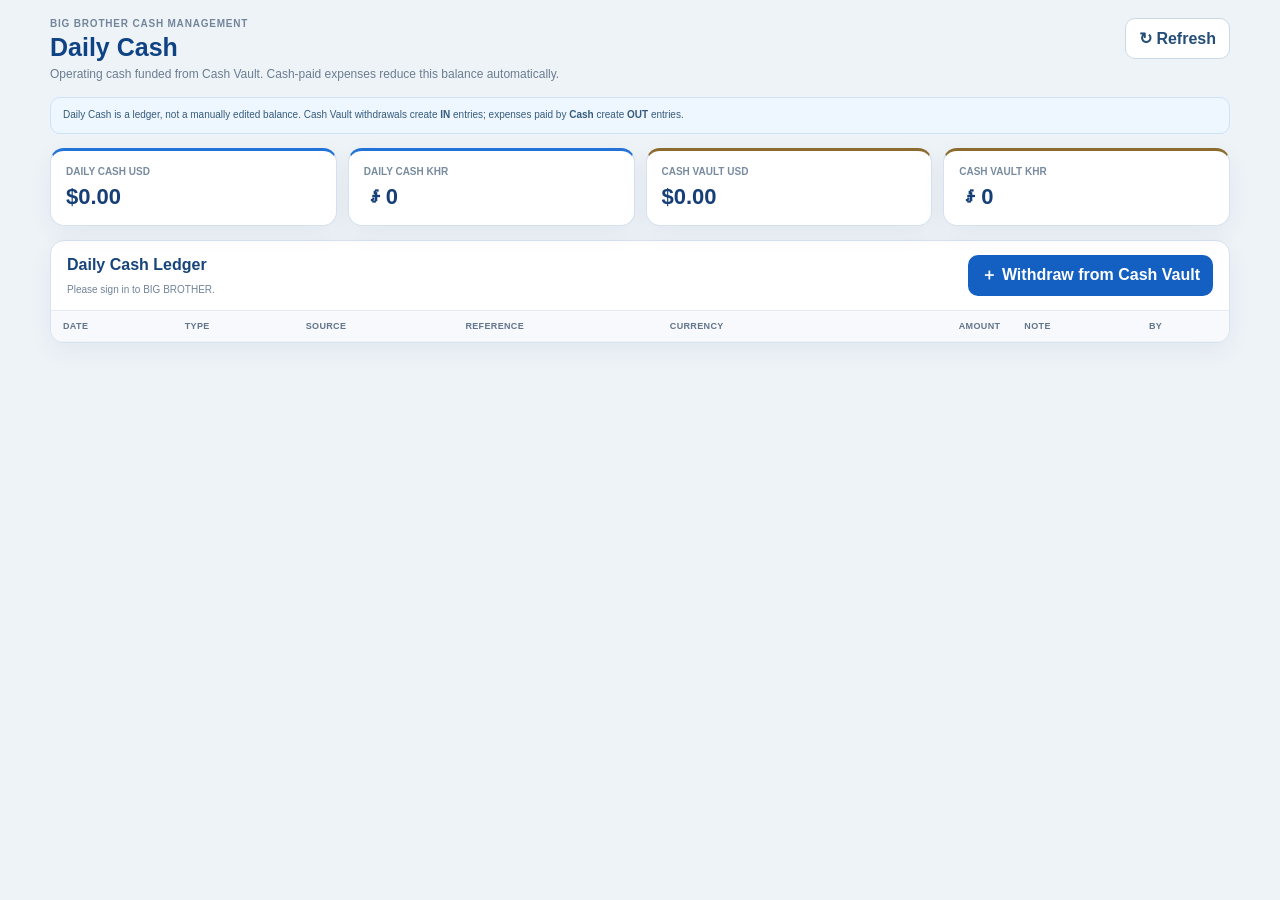
==== daily-cash.html @ e30ed8b8 "Add Daily Cash operating wallet" ====
<!DOCTYPE html>
<html lang="en">
<head>
<meta charset="utf-8">
<meta name="viewport" content="width=device-width,initial-scale=1,viewport-fit=cover">
<title>BIG BROTHER — Daily Cash</title>
<style>
*{box-sizing:border-box}
html,body{margin:0;min-height:100%;font-family:Arial,sans-serif;background:#eef3f8;color:#193b63}
body{padding:18px}
button,input,textarea{font:inherit}
.shell{max-width:1180px;margin:0 auto}
.head{display:flex;align-items:flex-start;justify-content:space-between;gap:14px;margin-bottom:14px}
.eyebrow{font-size:10px;font-weight:900;letter-spacing:.8px;color:#73859a}
h1{margin:4px 0 4px;font-size:25px;color:#0f4384}
.sub{margin:0;color:#6a7d91;font-size:12px;line-height:1.45}
.refresh{border:1px solid #ccd9e7;background:#fff;color:#244d78;border-radius:10px;padding:10px 13px;font-weight:800;cursor:pointer}
.cards{display:grid;grid-template-columns:repeat(4,minmax(0,1fr));gap:11px;margin-bottom:14px}
.card{background:#fff;border:1px solid #d7e2ee;border-radius:14px;padding:15px;box-shadow:0 8px 24px rgba(20,48,82,.06)}
.card small{display:block;color:#788b9f;font-size:10px;font-weight:800;margin-bottom:7px}
.card strong{display:block;font-size:22px;color:#173f77}
.card.daily{border-top:3px solid #2373d6}
.card.vault{border-top:3px solid #8c6c2e}
.panel{background:#fff;border:1px solid #d7e2ee;border-radius:14px;box-shadow:0 8px 24px rgba(20,48,82,.06);overflow:hidden}
.panel-head{display:flex;align-items:center;justify-content:space-between;gap:12px;padding:14px 16px;border-bottom:1px solid #e4ebf3}
.panel-head h2{margin:0;font-size:16px;color:#17457a}
.actions{display:flex;gap:8px;flex-wrap:wrap}
.btn{border:0;border-radius:10px;padding:10px 13px;font-weight:900;cursor:pointer}
.btn.primary{background:#145fc2;color:#fff}
.btn.secondary{background:#eaf0f6;color:#36536f}
.btn:disabled{opacity:.55;cursor:not-allowed}
.table-wrap{overflow:auto}
table{width:100%;border-collapse:collapse;min-width:760px}
th,td{padding:10px 12px;border-bottom:1px solid #edf2f6;text-align:left;font-size:11px;vertical-align:top}
th{background:#f7f9fc;color:#61758b;font-size:9px;text-transform:uppercase;letter-spacing:.35px;position:sticky;top:0}
td strong{color:#203f63}
.money{text-align:right;font-weight:900}
.in{color:#13733f}.out{color:#a33b2a}
.pill{display:inline-flex;align-items:center;border-radius:999px;padding:4px 7px;font-size:9px;font-weight:900}
.pill.in{background:#e9f7ef}.pill.out{background:#fff0ed}
.empty{padding:32px;text-align:center;color:#71859a;font-size:12px}
.status{margin:10px 0 0;color:#708398;font-size:10px}
.overlay{position:fixed;inset:0;z-index:1000;background:rgba(7,24,44,.68);display:grid;place-items:center;padding:16px;backdrop-filter:blur(6px)}
.overlay[hidden]{display:none}
.modal{width:min(450px,100%);background:#fff;border-radius:16px;padding:17px;box-shadow:0 24px 80px rgba(0,0,0,.25)}
.modal-head{display:flex;align-items:start;justify-content:space-between;gap:12px;margin-bottom:12px}
.modal-head h2{margin:3px 0 0;font-size:19px;color:#17457a}
.close{border:0;background:#edf2f7;color:#405a76;border-radius:9px;width:36px;height:36px;font-size:20px;font-weight:900}
.balance-strip{display:grid;grid-template-columns:1fr 1fr;gap:8px;margin-bottom:12px}
.balance-box{border:1px solid #dce6ef;border-radius:10px;padding:10px;background:#f8fbfe}
.balance-box small{display:block;color:#71859a;font-size:9px;margin-bottom:4px}.balance-box strong{font-size:15px;color:#173f77}
.field{margin-top:10px}.field label{display:block;font-size:10px;font-weight:900;color:#4f6780;margin-bottom:5px}
.field input,.field textarea{width:100%;border:1px solid #cbd9e7;border-radius:10px;padding:11px 12px;outline:none;background:#fff}
.field input:focus,.field textarea:focus{border-color:#2b73c9;box-shadow:0 0 0 3px rgba(43,115,201,.1)}
.grid2{display:grid;grid-template-columns:1fr 1fr;gap:8px}
.modal-actions{display:grid;grid-template-columns:1fr 1.4fr;gap:8px;margin-top:15px}
.error{min-height:16px;margin-top:8px;color:#b43b2c;font-size:10px;font-weight:700}
.notice{margin-bottom:14px;padding:10px 12px;border-radius:10px;background:#eef7ff;border:1px solid #cce2f8;color:#365b7d;font-size:10px;line-height:1.45}
@media(max-width:780px){
 body{padding:11px}
 .cards{grid-template-columns:1fr 1fr}
 .head{align-items:center}
 h1{font-size:21px}
 .card strong{font-size:19px}
}
@media(max-width:430px){
 .cards{grid-template-columns:1fr 1fr;gap:8px}
 .card{padding:12px}
 .grid2,.modal-actions{grid-template-columns:1fr}
 .panel-head{align-items:flex-start;flex-direction:column}
}
</style>
</head>
<body>
<div class="shell">
  <div class="head">
    <div>
      <div class="eyebrow">BIG BROTHER CASH MANAGEMENT</div>
      <h1>Daily Cash</h1>
      <p class="sub">Operating cash funded from Cash Vault. Cash-paid expenses reduce this balance automatically.</p>
    </div>
    <button class="refresh" id="refreshBtn" type="button">↻ Refresh</button>
  </div>

  <div class="notice">
    Daily Cash is a ledger, not a manually edited balance. Cash Vault withdrawals create <strong>IN</strong> entries; expenses paid by <strong>Cash</strong> create <strong>OUT</strong> entries.
  </div>

  <div class="cards">
    <div class="card daily"><small>DAILY CASH USD</small><strong id="dailyUSD">$0.00</strong></div>
    <div class="card daily"><small>DAILY CASH KHR</small><strong id="dailyKHR">៛0</strong></div>
    <div class="card vault"><small>CASH VAULT USD</small><strong id="vaultUSD">$0.00</strong></div>
    <div class="card vault"><small>CASH VAULT KHR</small><strong id="vaultKHR">៛0</strong></div>
  </div>

  <div class="panel">
    <div class="panel-head">
      <div>
        <h2>Daily Cash Ledger</h2>
        <div class="status" id="status">Loading live balance…</div>
      </div>
      <div class="actions">
        <button class="btn primary" id="withdrawBtn" type="button">＋ Withdraw from Cash Vault</button>
      </div>
    </div>
    <div class="table-wrap">
      <table>
        <thead>
          <tr>
            <th>Date</th><th>Type</th><th>Source</th><th>Reference</th>
            <th>Currency</th><th class="money">Amount</th><th>Note</th><th>By</th>
          </tr>
        </thead>
        <tbody id="ledgerBody"></tbody>
      </table>
      <div class="empty" id="emptyState" hidden>No Daily Cash movements yet.</div>
    </div>
  </div>
</div>

<div class="overlay" id="withdrawOverlay" hidden>
  <div class="modal" role="dialog" aria-modal="true">
    <div class="modal-head">
      <div><div class="eyebrow">CASH VAULT → DAILY CASH</div><h2>Withdraw from Cash Vault</h2></div>
      <button class="close" id="closeWithdraw" type="button">×</button>
    </div>

    <div class="balance-strip">
      <div class="balance-box"><small>Vault USD Available</small><strong id="modalVaultUSD">$0.00</strong></div>
      <div class="balance-box"><small>Vault KHR Available</small><strong id="modalVaultKHR">៛0</strong></div>
    </div>

    <div class="grid2">
      <div class="field">
        <label>USD Amount</label>
        <input id="withdrawUSD" type="number" min="0" step="0.01" inputmode="decimal" value="0">
      </div>
      <div class="field">
        <label>KHR Amount</label>
        <input id="withdrawKHR" type="number" min="0" step="100" inputmode="decimal" value="0">
      </div>
    </div>

    <div class="field">
      <label>Exchange Rate <span style="font-weight:500">(required when KHR is used)</span></label>
      <input id="withdrawRate" type="number" min="0" step="1" inputmode="decimal" placeholder="Example: 4100">
    </div>

    <div class="field">
      <label>Note</label>
      <textarea id="withdrawNote" rows="2" placeholder="Daily operating cash"></textarea>
    </div>

    <div class="error" id="withdrawError"></div>

    <div class="modal-actions">
      <button class="btn secondary" id="cancelWithdraw" type="button">Cancel</button>
      <button class="btn primary" id="confirmWithdraw" type="button">Transfer to Daily Cash</button>
    </div>
  </div>
</div>

<script>
(function(){
'use strict';

const SUPABASE_URL='https://sjfhlaclgmkwwofzstok.supabase.co';
const SUPABASE_KEY='sb_publishable_w762jR65CWwlO30fKQsYOw_6L9grx8S';
const SESSION_KEY='BB_SUPABASE_DEV_SESSION_V1';
const $=id=>document.getElementById(id);

let session=null;
let dashboard={usd:0,khr:0,vaultUSD:0,vaultKHR:0,canTransfer:false,entries:[]};
let refreshTimer=null;

function clean(v){return String(v==null?'':v).trim()}
function num(v){const n=Number(v);return Number.isFinite(n)?n:0}
function esc(v){return clean(v).replace(/[&<>"']/g,c=>({'&':'&amp;','<':'&lt;','>':'&gt;','"':'&quot;',"'":'&#039;'}[c]))}
function money(v,currency){
  const n=num(v),cur=clean(currency).toUpperCase()||'USD';
  return cur==='KHR'
    ? '៛'+Math.round(n).toLocaleString('en-US')
    : '$'+n.toLocaleString('en-US',{minimumFractionDigits:2,maximumFractionDigits:2});
}
function readSession(){try{return JSON.parse(localStorage.getItem(SESSION_KEY)||'null')}catch(_){return null}}
function saveSession(value){
  session=value||null;
  try{
    if(!value){localStorage.removeItem(SESSION_KEY);return}
    if(!value.expires_at&&value.expires_in)value.expires_at=Math.floor(Date.now()/1000)+Number(value.expires_in);
    localStorage.setItem(SESSION_KEY,JSON.stringify(value));
  }catch(_){}
}
async function parse(response){
  const text=await response.text();let data={};
  try{data=text?JSON.parse(text):{}}catch(_){data={message:text}}
  if(!response.ok||data?.success===false)throw new Error(data?.message||data?.error||('Request failed ('+response.status+')'));
  return data;
}
async function refreshSession(){
  const current=readSession();
  if(!current?.refresh_token)throw new Error('Please sign in to BIG BROTHER.');
  const r=await fetch(SUPABASE_URL+'/auth/v1/token?grant_type=refresh_token',{
    method:'POST',headers:{apikey:SUPABASE_KEY,'Content-Type':'application/json'},
    body:JSON.stringify({refresh_token:current.refresh_token}),cache:'no-store'
  });
  const next=await parse(r);saveSession(next);return next;
}
async function ensureSession(){
  session=readSession();
  if(!session?.access_token)throw new Error('Please sign in to BIG BROTHER.');
  if(session.expires_at&&Number(session.expires_at)<Math.floor(Date.now()/1000)+45)await refreshSession();
  return session;
}
async function rpc(fn,args={},retry=true){
  await ensureSession();
  const request=()=>fetch(SUPABASE_URL+'/rest/v1/rpc/'+fn,{
    method:'POST',
    headers:{apikey:SUPABASE_KEY,Authorization:'Bearer '+session.access_token,'Content-Type':'application/json'},
    body:JSON.stringify(args||{}),cache:'no-store'
  });
  let r=await request();
  if(r.status===401&&retry){await refreshSession();r=await request()}
  return parse(r);
}
function fmtDate(value){
  if(!value)return '-';
  try{return new Date(value).toLocaleString(undefined,{year:'numeric',month:'short',day:'2-digit',hour:'2-digit',minute:'2-digit'})}
  catch(_){return clean(value)}
}
function render(){
  $('dailyUSD').textContent=money(dashboard.usd,'USD');
  $('dailyKHR').textContent=money(dashboard.khr,'KHR');
  $('vaultUSD').textContent=dashboard.canTransfer?money(dashboard.vaultUSD,'USD'):'—';
  $('vaultKHR').textContent=dashboard.canTransfer?money(dashboard.vaultKHR,'KHR'):'—';
  $('withdrawBtn').hidden=!dashboard.canTransfer;

  const rows=Array.isArray(dashboard.entries)?dashboard.entries:[];
  $('emptyState').hidden=rows.length>0;
  $('ledgerBody').innerHTML=rows.map(row=>{
    const type=clean(row.type).toUpperCase();
    return '<tr>'+
      '<td>'+esc(fmtDate(row.date))+'</td>'+
      '<td><span class="pill '+(type==='IN'?'in':'out')+'">'+esc(type)+'</span></td>'+
      '<td><strong>'+esc(row.source||'-')+'</strong></td>'+
      '<td>'+esc(row.referenceId||'-')+'</td>'+
      '<td>'+esc(row.currency||'-')+'</td>'+
      '<td class="money '+(type==='IN'?'in':'out')+'">'+(type==='IN'?'+ ':'- ')+esc(money(row.amount,row.currency))+'</td>'+
      '<td>'+esc(row.note||'-')+'</td>'+
      '<td>'+esc(row.createdBy||'-')+'</td>'+
    '</tr>';
  }).join('');
}
async function load(showLoading=true){
  if(showLoading)$('status').textContent='Loading live balance…';
  try{
    dashboard=await rpc('bb_daily_cash_dashboard',{p_limit:150});
    render();
    $('status').textContent='Live from BIG BROTHER Database · '+new Date().toLocaleTimeString();
  }catch(error){
    $('status').textContent=error?.message||String(error);
    throw error;
  }
}
function openWithdraw(){
  $('withdrawError').textContent='';
  $('withdrawUSD').value='0';
  $('withdrawKHR').value='0';
  $('withdrawRate').value='';
  $('withdrawNote').value='';
  $('modalVaultUSD').textContent=money(dashboard.vaultUSD,'USD');
  $('modalVaultKHR').textContent=money(dashboard.vaultKHR,'KHR');
  $('withdrawOverlay').hidden=false;
}
function closeWithdraw(){$('withdrawOverlay').hidden=true}
async function confirmWithdraw(){
  const btn=$('confirmWithdraw');
  const usd=Math.max(0,num($('withdrawUSD').value));
  const khr=Math.max(0,num($('withdrawKHR').value));
  const rate=Math.max(0,num($('withdrawRate').value));
  const note=clean($('withdrawNote').value);

  $('withdrawError').textContent='';
  if(usd<=0&&khr<=0){$('withdrawError').textContent='Enter USD and/or KHR amount.';return}
  if(usd>num(dashboard.vaultUSD)+0.000001){$('withdrawError').textContent='USD amount is greater than Cash Vault balance.';return}
  if(khr>num(dashboard.vaultKHR)+1){$('withdrawError').textContent='KHR amount is greater than Cash Vault balance.';return}
  if(khr>0&&rate<=0){$('withdrawError').textContent='Exchange Rate is required for KHR.';return}

  btn.disabled=true;btn.textContent='Transferring…';
  try{
    const result=await rpc('bb_daily_cash_withdraw_from_vault',{
      p_payload:{usdAmount:usd,khrAmount:khr,exchangeRate:rate,note}
    });
    closeWithdraw();
    await load(false);
    $('status').textContent='Transfer '+clean(result.transferId)+' completed · Daily Cash updated';
  }catch(error){
    $('withdrawError').textContent=error?.message||String(error);
  }finally{
    btn.disabled=false;btn.textContent='Transfer to Daily Cash';
  }
}

$('refreshBtn').onclick=()=>load(true).catch(()=>{});
$('withdrawBtn').onclick=openWithdraw;
$('closeWithdraw').onclick=closeWithdraw;
$('cancelWithdraw').onclick=closeWithdraw;
$('confirmWithdraw').onclick=confirmWithdraw;
$('withdrawOverlay').addEventListener('click',event=>{if(event.target===$('withdrawOverlay'))closeWithdraw()});

load(true).catch(()=>{});
refreshTimer=setInterval(()=>load(false).catch(()=>{}),15000);
window.addEventListener('beforeunload',()=>clearInterval(refreshTimer));
})();
</script>
</body>
</html>
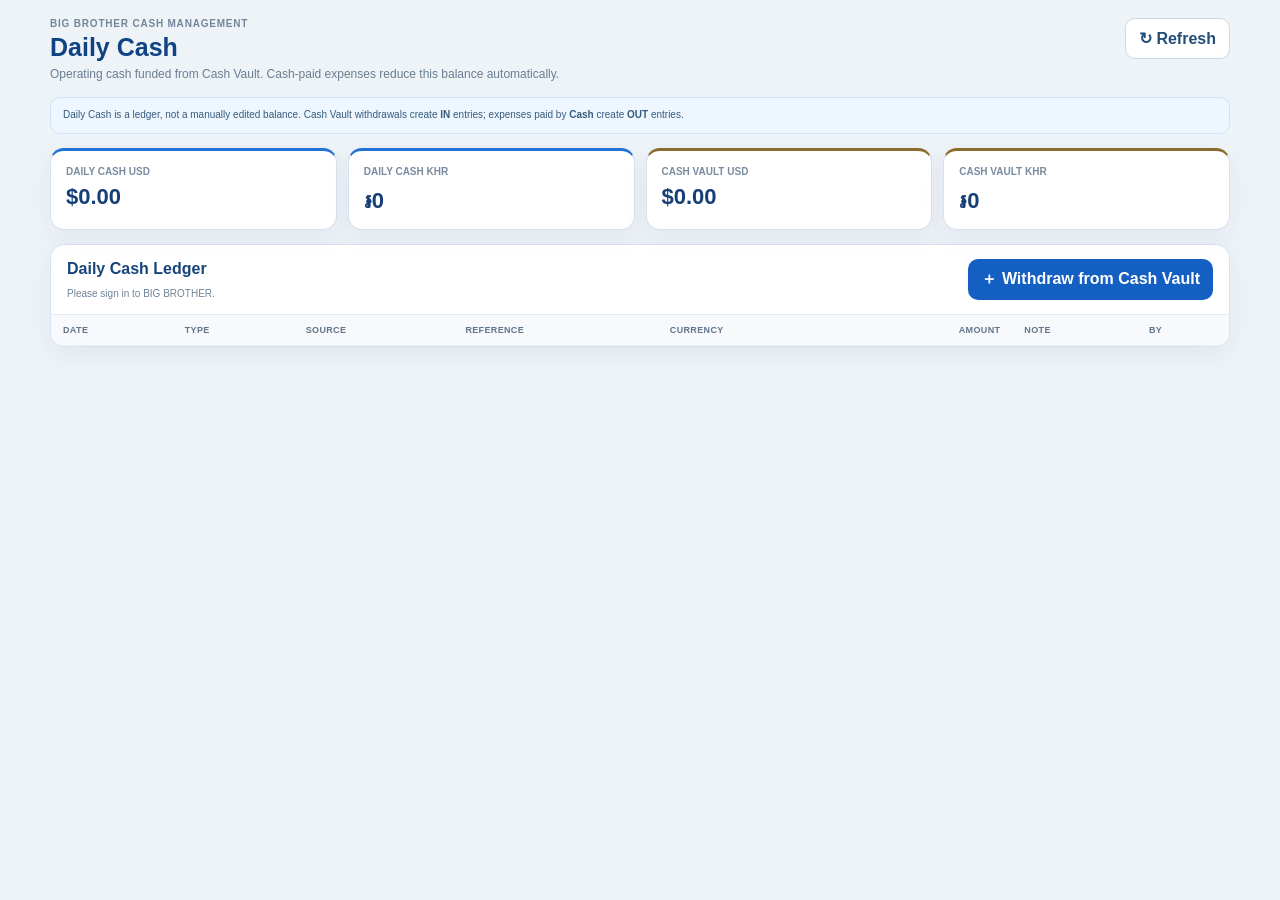
==== commit e22da73f: "Use the tested Noto Sans Khmer fallback for clearer Khmer labels and customer names" ====
--- a/daily-cash.html
+++ b/daily-cash.html
@@ -4,6 +4,8 @@
 <meta charset="utf-8">
 <meta name="viewport" content="width=device-width,initial-scale=1,viewport-fit=cover">
 <title>BIG BROTHER — Daily Cash</title>
+<link rel="preconnect" href="https://fonts.googleapis.com">
+<link href="https://fonts.googleapis.com/css2?family=Noto+Sans+Khmer:wght@400;500;600;700&display=swap" rel="stylesheet">
 <style>
 *{box-sizing:border-box}
 html,body{margin:0;min-height:100%;font-family:Arial,sans-serif;background:#eef3f8;color:#193b63}
@@ -69,6 +71,9 @@
  .grid2,.modal-actions{grid-template-columns:1fr}
  .panel-head{align-items:flex-start;flex-direction:column}
 }
+
+/* Khmer glyph fallback; preserve existing English sizes and layout. */
+html,body,input,select,textarea,td{font-family:Arial,Helvetica,'Noto Sans Khmer',sans-serif}
 </style>
 </head>
 <body>
@@ -141,9 +146,9 @@
       </div>
     </div>
 
-    <div class="field">
-      <label>Exchange Rate <span style="font-weight:500">(required when KHR is used)</span></label>
-      <input id="withdrawRate" type="number" min="0" step="1" inputmode="decimal" placeholder="Example: 4100">
+    <div class="balance-box" style="margin-top:10px">
+      <small>Vault KHR Average Rate</small>
+      <strong id="modalVaultAvgRate">0</strong>
     </div>
 
     <div class="field">
@@ -170,7 +175,7 @@
 const $=id=>document.getElementById(id);
 
 let session=null;
-let dashboard={usd:0,khr:0,vaultUSD:0,vaultKHR:0,canTransfer:false,entries:[]};
+let dashboard={usd:0,khr:0,vaultUSD:0,vaultKHR:0,vaultAverageRate:0,canTransfer:false,entries:[]};
 let refreshTimer=null;
 
 function clean(v){return String(v==null?'':v).trim()}
@@ -266,10 +271,12 @@
   $('withdrawError').textContent='';
   $('withdrawUSD').value='0';
   $('withdrawKHR').value='0';
-  $('withdrawRate').value='';
   $('withdrawNote').value='';
   $('modalVaultUSD').textContent=money(dashboard.vaultUSD,'USD');
   $('modalVaultKHR').textContent=money(dashboard.vaultKHR,'KHR');
+  $('modalVaultAvgRate').textContent=num(dashboard.vaultAverageRate)>0
+    ?num(dashboard.vaultAverageRate).toLocaleString('en-US',{maximumFractionDigits:2})
+    :'0';
   $('withdrawOverlay').hidden=false;
 }
 function closeWithdraw(){$('withdrawOverlay').hidden=true}
@@ -277,19 +284,18 @@
   const btn=$('confirmWithdraw');
   const usd=Math.max(0,num($('withdrawUSD').value));
   const khr=Math.max(0,num($('withdrawKHR').value));
-  const rate=Math.max(0,num($('withdrawRate').value));
   const note=clean($('withdrawNote').value);
 
   $('withdrawError').textContent='';
   if(usd<=0&&khr<=0){$('withdrawError').textContent='Enter USD and/or KHR amount.';return}
   if(usd>num(dashboard.vaultUSD)+0.000001){$('withdrawError').textContent='USD amount is greater than Cash Vault balance.';return}
   if(khr>num(dashboard.vaultKHR)+1){$('withdrawError').textContent='KHR amount is greater than Cash Vault balance.';return}
-  if(khr>0&&rate<=0){$('withdrawError').textContent='Exchange Rate is required for KHR.';return}
+  if(khr>0&&num(dashboard.vaultAverageRate)<=0){$('withdrawError').textContent='Vault KHR average rate is unavailable.';return}
 
   btn.disabled=true;btn.textContent='Transferring…';
   try{
     const result=await rpc('bb_daily_cash_withdraw_from_vault',{
-      p_payload:{usdAmount:usd,khrAmount:khr,exchangeRate:rate,note}
+      p_payload:{usdAmount:usd,khrAmount:khr,note}
     });
     closeWithdraw();
     await load(false);
